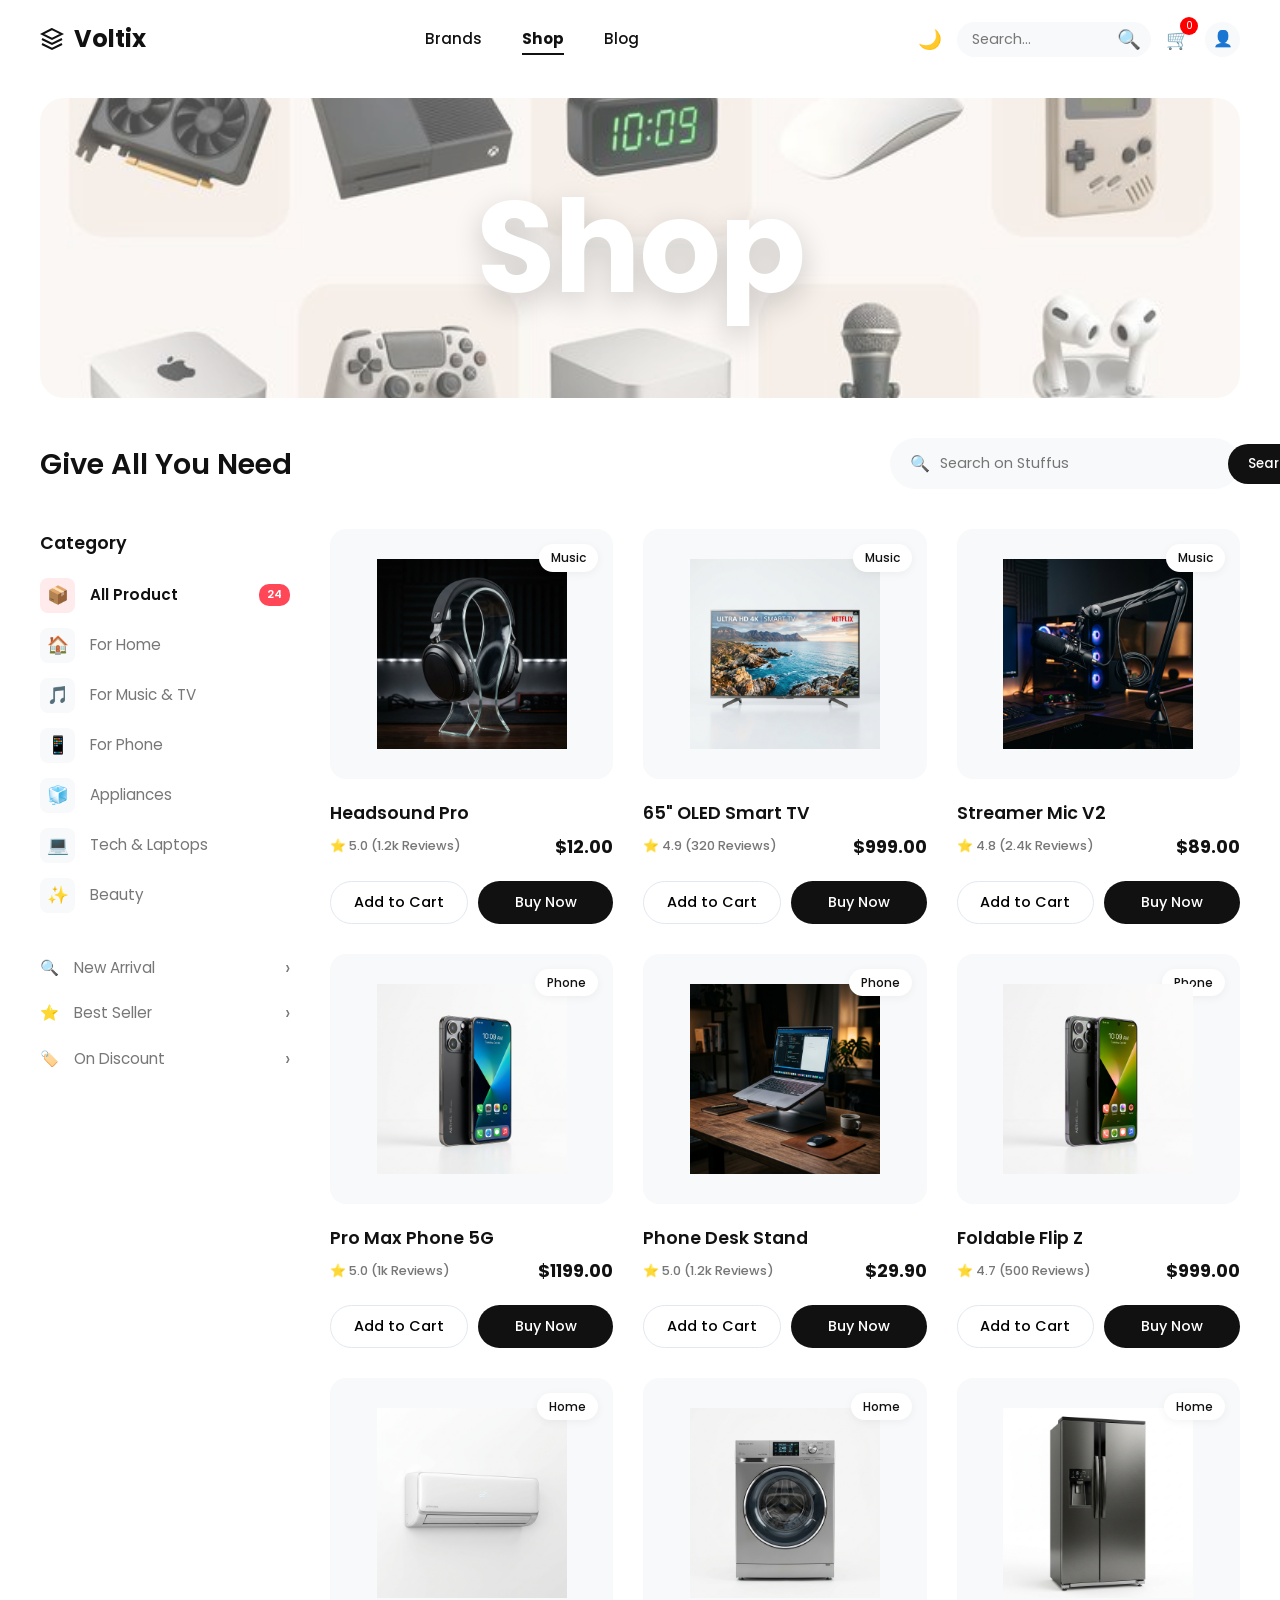
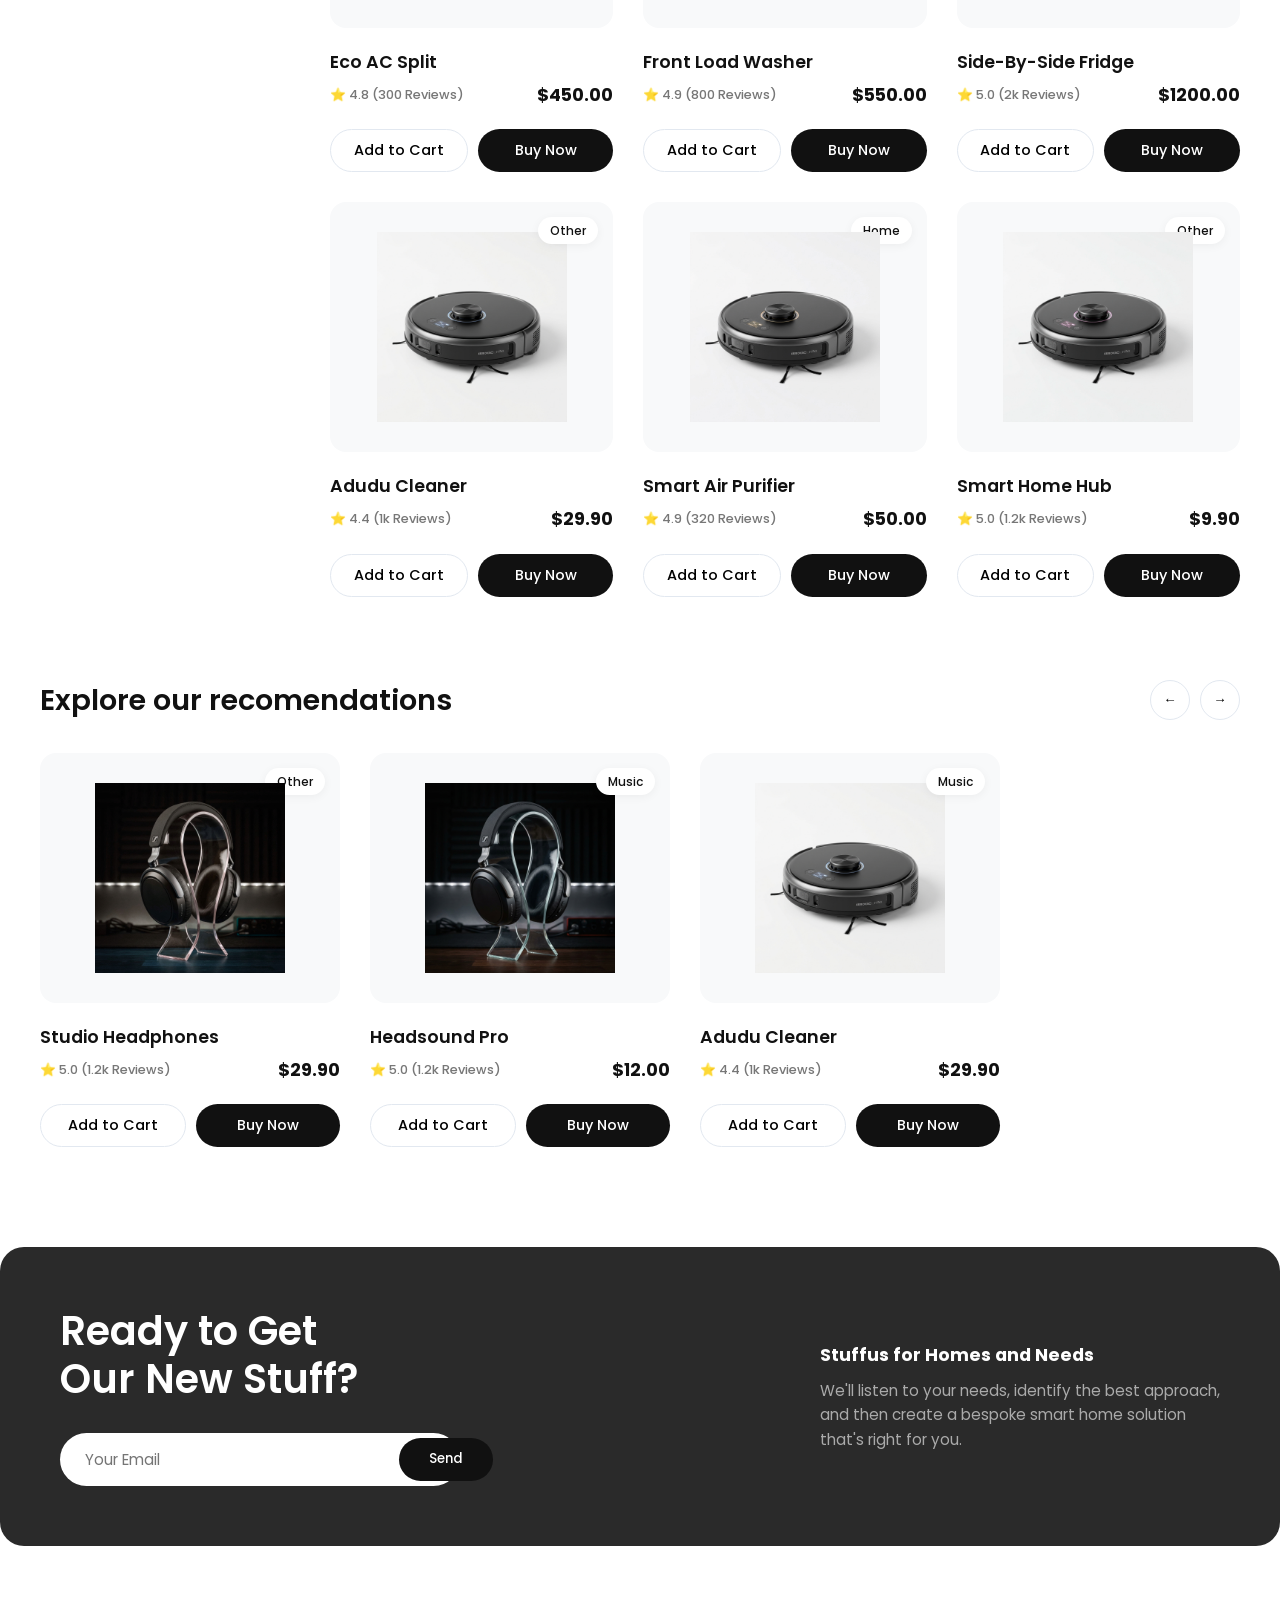
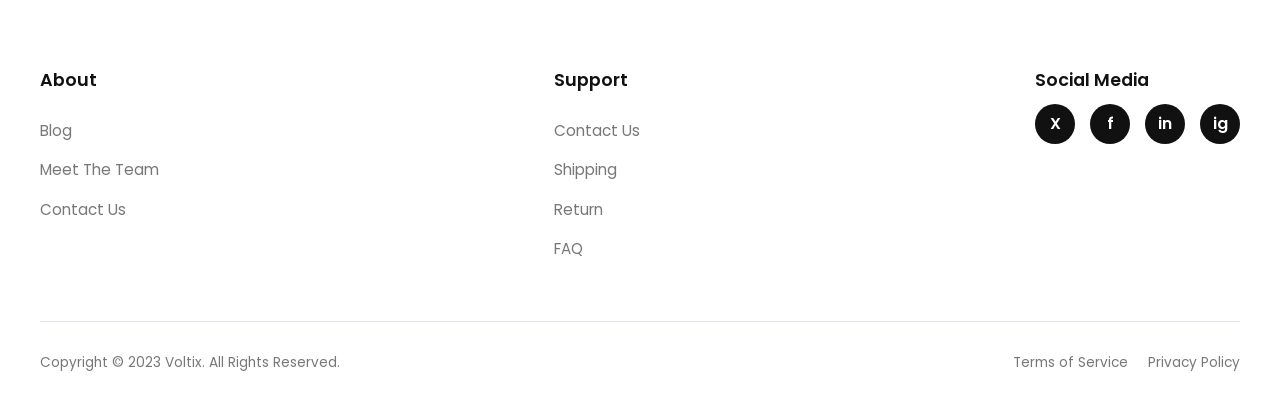
==== index.html @ 0709d426 "Update online shop with premium features" ====
<!DOCTYPE html>
<html lang="en">
<head>
  <meta charset="UTF-8">
  <meta name="viewport" content="width=device-width, initial-scale=1.0">
  <title>Voltix - Minimalist Shop</title>
  
  <link rel="preconnect" href="https://fonts.googleapis.com">
  <link rel="preconnect" href="https://fonts.gstatic.com" crossorigin>
  <link href="https://fonts.googleapis.com/css2?family=Poppins:wght@300;400;500;600;700&display=swap" rel="stylesheet">
  
  <link rel="stylesheet" href="assets/css/index.css">
</head>
<body>

  <!-- Header -->
  <header class="main-header">
    <div class="container header-inner">
      <div class="logo">
        <svg width="24" height="24" viewBox="0 0 24 24" fill="none" stroke="currentColor" stroke-width="2"><path d="M12 2L2 7l10 5 10-5-10-5zM2 17l10 5 10-5M2 12l10 5 10-5"/></svg>
        Voltix
      </div>
      
      <nav class="nav-links">
        <a href="#">Brands</a>
        <a href="#" class="active">Shop</a>
        <a href="#">Blog</a>
      </nav>

      <div class="nav-actions">
        <button class="icon-btn theme-toggle" id="themeToggle">🌙</button>
        <div class="search-container">
          <input type="text" id="searchInput" class="search-input" placeholder="Search...">
          <button class="icon-btn" id="searchBtn">🔍</button>
        </div>
        <button class="icon-btn cart-btn">
          🛒 <span class="cart-badge">0</span>
        </button>
        <div class="avatar">👤</div>
      </div>
    </div>
  </header>

  <!-- Hero Section -->
  <section class="hero-section container">
    <div class="hero-image-wrapper">
      <img src="assets/img/banner.jpg?v=3" alt="Hero Background" class="hero-bg">
      <h1 class="hero-title">Shop</h1>
    </div>
  </section>

  <!-- Search & Title Bar -->
  <div class="container title-bar">
    <h2>Give All You Need</h2>
    <div class="search-bar">
      <span class="search-icon">🔍</span>
      <input type="text" placeholder="Search on Stuffus">
      <button class="search-btn">Search</button>
    </div>
  </div>

  <!-- Main Layout -->
  <main class="container main-layout">
    
    <!-- Sidebar -->
    <aside class="sidebar">
      <div class="sidebar-group">
        <h3 class="sidebar-title">Category</h3>
        <ul class="cat-list">
          <li class="cat-item active" data-target="all">
            <span class="icon">📦</span> All Product <span class="count">24</span>
          </li>
          <li class="cat-item" data-target="home">
            <span class="icon">🏠</span> For Home
          </li>
          <li class="cat-item" data-target="tv-audio">
            <span class="icon">🎵</span> For Music & TV
          </li>
          <li class="cat-item" data-target="phones">
            <span class="icon">📱</span> For Phone
          </li>
          <li class="cat-item" data-target="appliances">
            <span class="icon">🧊</span> Appliances
          </li>
          <li class="cat-item" data-target="laptops">
            <span class="icon">💻</span> Tech & Laptops
          </li>
          <li class="cat-item" data-target="beauty">
            <span class="icon">✨</span> Beauty
          </li>
        </ul>
      </div>

      <div class="sidebar-group">
        <ul class="filter-list">
          <li><span class="icon">🔍</span> New Arrival <span class="arrow">›</span></li>
          <li><span class="icon">⭐</span> Best Seller <span class="arrow">›</span></li>
          <li><span class="icon">🏷️</span> On Discount <span class="arrow">›</span></li>
        </ul>
      </div>
    </aside>

    <!-- Product Grid -->
    <section class="products-grid">
      
      <!-- TV & AUDIO -->
      <article class="product-card" data-category="tv-audio">
        <div class="card-img-wrap">
          <span class="tag">Music</span>
          <img src="assets/img/headphones.png" alt="Headphones" class="p-img">
        </div>
        <div class="p-info">
          <h3 class="p-name">Headsound Pro</h3>
          <div class="p-meta">
            <span class="rating">⭐ 5.0 (1.2k Reviews)</span>
            <span class="price">$12.00</span>
          </div>
          <div class="p-actions">
            <button class="btn-add">Add to Cart</button>
            <button class="btn-buy">Buy Now</button>
          </div>
        </div>
      </article>

      <article class="product-card" data-category="tv-audio">
        <div class="card-img-wrap">
          <span class="tag">Music</span>
          <img src="assets/img/tv.png" alt="TV" class="p-img">
        </div>
        <div class="p-info">
          <h3 class="p-name">65" OLED Smart TV</h3>
          <div class="p-meta">
            <span class="rating">⭐ 4.9 (320 Reviews)</span>
            <span class="price">$999.00</span>
          </div>
          <div class="p-actions">
            <button class="btn-add">Add to Cart</button>
            <button class="btn-buy">Buy Now</button>
          </div>
        </div>
      </article>

      <article class="product-card" data-category="tv-audio">
        <div class="card-img-wrap">
          <span class="tag">Music</span>
          <img src="assets/img/mic.png" alt="Mic" class="p-img">
        </div>
        <div class="p-info">
          <h3 class="p-name">Streamer Mic V2</h3>
          <div class="p-meta">
            <span class="rating">⭐ 4.8 (2.4k Reviews)</span>
            <span class="price">$89.00</span>
          </div>
          <div class="p-actions">
            <button class="btn-add">Add to Cart</button>
            <button class="btn-buy">Buy Now</button>
          </div>
        </div>
      </article>

      <!-- PHONES -->
      <article class="product-card" data-category="phones">
        <div class="card-img-wrap">
          <span class="tag">Phone</span>
          <img src="assets/img/phone.png" alt="Phone" class="p-img">
        </div>
        <div class="p-info">
          <h3 class="p-name">Pro Max Phone 5G</h3>
          <div class="p-meta">
            <span class="rating">⭐ 5.0 (1k Reviews)</span>
            <span class="price">$1199.00</span>
          </div>
          <div class="p-actions">
            <button class="btn-add">Add to Cart</button>
            <button class="btn-buy">Buy Now</button>
          </div>
        </div>
      </article>

      <article class="product-card" data-category="phones">
        <div class="card-img-wrap">
          <span class="tag">Phone</span>
          <img src="assets/img/stand.png" alt="Phone Stand" class="p-img">
        </div>
        <div class="p-info">
          <h3 class="p-name">Phone Desk Stand</h3>
          <div class="p-meta">
            <span class="rating">⭐ 5.0 (1.2k Reviews)</span>
            <span class="price">$29.90</span>
          </div>
          <div class="p-actions">
            <button class="btn-add">Add to Cart</button>
            <button class="btn-buy">Buy Now</button>
          </div>
        </div>
      </article>
      
      <article class="product-card" data-category="phones">
        <div class="card-img-wrap">
          <span class="tag">Phone</span>
          <img src="assets/img/phone.png" alt="Phone" class="p-img" style="filter: hue-rotate(240deg);">
        </div>
        <div class="p-info">
          <h3 class="p-name">Foldable Flip Z</h3>
          <div class="p-meta">
            <span class="rating">⭐ 4.7 (500 Reviews)</span>
            <span class="price">$999.00</span>
          </div>
          <div class="p-actions">
            <button class="btn-add">Add to Cart</button>
            <button class="btn-buy">Buy Now</button>
          </div>
        </div>
      </article>

      <!-- APPLIANCES (AC, Washer, Fridge merged for simplicity in layout) -->
      <article class="product-card" data-category="appliances">
        <div class="card-img-wrap">
          <span class="tag">Home</span>
          <img src="assets/img/ac.png" alt="AC" class="p-img">
        </div>
        <div class="p-info">
          <h3 class="p-name">Eco AC Split</h3>
          <div class="p-meta">
            <span class="rating">⭐ 4.8 (300 Reviews)</span>
            <span class="price">$450.00</span>
          </div>
          <div class="p-actions">
            <button class="btn-add">Add to Cart</button>
            <button class="btn-buy">Buy Now</button>
          </div>
        </div>
      </article>

      <article class="product-card" data-category="appliances">
        <div class="card-img-wrap">
          <span class="tag">Home</span>
          <img src="assets/img/washer.png" alt="Washer" class="p-img">
        </div>
        <div class="p-info">
          <h3 class="p-name">Front Load Washer</h3>
          <div class="p-meta">
            <span class="rating">⭐ 4.9 (800 Reviews)</span>
            <span class="price">$550.00</span>
          </div>
          <div class="p-actions">
            <button class="btn-add">Add to Cart</button>
            <button class="btn-buy">Buy Now</button>
          </div>
        </div>
      </article>

      <article class="product-card" data-category="appliances">
        <div class="card-img-wrap">
          <span class="tag">Home</span>
          <img src="assets/img/fridge.png" alt="Fridge" class="p-img">
        </div>
        <div class="p-info">
          <h3 class="p-name">Side-By-Side Fridge</h3>
          <div class="p-meta">
            <span class="rating">⭐ 5.0 (2k Reviews)</span>
            <span class="price">$1200.00</span>
          </div>
          <div class="p-actions">
            <button class="btn-add">Add to Cart</button>
            <button class="btn-buy">Buy Now</button>
          </div>
        </div>
      </article>

      <!-- HOME -->
      <article class="product-card" data-category="home">
        <div class="card-img-wrap">
          <span class="tag">Other</span>
          <img src="assets/img/home.png" alt="Vacuum" class="p-img">
        </div>
        <div class="p-info">
          <h3 class="p-name">Adudu Cleaner</h3>
          <div class="p-meta">
            <span class="rating">⭐ 4.4 (1k Reviews)</span>
            <span class="price">$29.90</span>
          </div>
          <div class="p-actions">
            <button class="btn-add">Add to Cart</button>
            <button class="btn-buy">Buy Now</button>
          </div>
        </div>
      </article>

      <article class="product-card" data-category="home">
        <div class="card-img-wrap">
          <span class="tag">Home</span>
          <img src="assets/img/home.png" alt="Purifier" class="p-img" style="filter: hue-rotate(180deg);">
        </div>
        <div class="p-info">
          <h3 class="p-name">Smart Air Purifier</h3>
          <div class="p-meta">
            <span class="rating">⭐ 4.9 (320 Reviews)</span>
            <span class="price">$50.00</span>
          </div>
          <div class="p-actions">
            <button class="btn-add">Add to Cart</button>
            <button class="btn-buy">Buy Now</button>
          </div>
        </div>
      </article>

      <article class="product-card" data-category="home">
        <div class="card-img-wrap">
          <span class="tag">Other</span>
          <img src="assets/img/home.png" alt="Hub" class="p-img" style="filter: hue-rotate(90deg);">
        </div>
        <div class="p-info">
          <h3 class="p-name">Smart Home Hub</h3>
          <div class="p-meta">
            <span class="rating">⭐ 5.0 (1.2k Reviews)</span>
            <span class="price">$9.90</span>
          </div>
          <div class="p-actions">
            <button class="btn-add">Add to Cart</button>
            <button class="btn-buy">Buy Now</button>
          </div>
        </div>
      </article>

    </section>
  </main>

  <!-- Recommendations Section -->
  <section class="container recommendations">
    <div class="rec-header">
      <h2>Explore our recomendations</h2>
      <div class="rec-nav">
        <button class="arrow-btn">←</button>
        <button class="arrow-btn">→</button>
      </div>
    </div>
    <div class="rec-scroll">
      <article class="product-card">
        <div class="card-img-wrap">
          <span class="tag">Other</span>
          <img src="assets/img/headphones.png" alt="Headphones" class="p-img" style="filter: hue-rotate(180deg);">
        </div>
        <div class="p-info">
          <h3 class="p-name">Studio Headphones</h3>
          <div class="p-meta">
            <span class="rating">⭐ 5.0 (1.2k Reviews)</span>
            <span class="price">$29.90</span>
          </div>
          <div class="p-actions">
            <button class="btn-add">Add to Cart</button>
            <button class="btn-buy">Buy Now</button>
          </div>
        </div>
      </article>
      <article class="product-card">
        <div class="card-img-wrap">
          <span class="tag">Music</span>
          <img src="assets/img/headphones.png" alt="Headphones" class="p-img">
        </div>
        <div class="p-info">
          <h3 class="p-name">Headsound Pro</h3>
          <div class="p-meta">
            <span class="rating">⭐ 5.0 (1.2k Reviews)</span>
            <span class="price">$12.00</span>
          </div>
          <div class="p-actions">
            <button class="btn-add">Add to Cart</button>
            <button class="btn-buy">Buy Now</button>
          </div>
        </div>
      </article>
      <article class="product-card">
        <div class="card-img-wrap">
          <span class="tag">Music</span>
          <img src="assets/img/home.png" alt="Cleaner" class="p-img">
        </div>
        <div class="p-info">
          <h3 class="p-name">Adudu Cleaner</h3>
          <div class="p-meta">
            <span class="rating">⭐ 4.4 (1k Reviews)</span>
            <span class="price">$29.90</span>
          </div>
          <div class="p-actions">
            <button class="btn-add">Add to Cart</button>
            <button class="btn-buy">Buy Now</button>
          </div>
        </div>
      </article>
    </div>
  </section>

  <!-- Newsletter Banner -->
  <section class="container newsletter">
    <div class="news-content">
      <h2>Ready to Get<br>Our New Stuff?</h2>
      <div class="email-input">
        <input type="email" placeholder="Your Email">
        <button class="btn-send">Send</button>
      </div>
    </div>
    <div class="news-text">
      <p><strong>Stuffus for Homes and Needs</strong></p>
      <p>We'll listen to your needs, identify the best approach, and then create a bespoke smart home solution that's right for you.</p>
    </div>
  </section>

  <!-- Footer -->
  <footer class="main-footer container">
    <div class="footer-top">
      <div class="footer-col">
        <h4>About</h4>
        <a href="#">Blog</a>
        <a href="#">Meet The Team</a>
        <a href="#">Contact Us</a>
      </div>
      <div class="footer-col">
        <h4>Support</h4>
        <a href="#">Contact Us</a>
        <a href="#">Shipping</a>
        <a href="#">Return</a>
        <a href="#">FAQ</a>
      </div>
      <div class="footer-social">
        <h4>Social Media</h4>
        <div class="social-icons">
          <div class="icon-circle">X</div>
          <div class="icon-circle">f</div>
          <div class="icon-circle">in</div>
          <div class="icon-circle">ig</div>
        </div>
      </div>
    </div>
    <div class="footer-bottom">
      <p>Copyright © 2023 Voltix. All Rights Reserved.</p>
      <div class="footer-links">
        <a href="#">Terms of Service</a>
        <a href="#">Privacy Policy</a>
      </div>
    </div>
  </footer>

  <!-- Cart Modal -->
  <div class="cart-modal-overlay" id="cartModal">
    <div class="cart-modal">
      <div class="cart-modal-header">
        <h2>Shopping Cart</h2>
        <button class="close-modal-btn" id="closeCartBtn">×</button>
      </div>
      <div class="cart-modal-body" id="cartItemsList">
        <!-- Cart items -->
      </div>
      <div class="cart-modal-footer">
        <div class="cart-total">Total: <span id="cartTotalAmount">$0.00</span></div>
        <button class="btn-buy checkout-btn" id="checkoutBtn" style="width: 100%; margin-top: 15px;">Checkout</button>
      </div>
    </div>
  </div>
  <!-- Checkout Modal -->
  <div class="cart-modal-overlay" id="checkoutModal">
    <div class="cart-modal">
      <div class="cart-modal-header">
        <h2>Checkout</h2>
        <button class="close-modal-btn" id="closeCheckoutBtn">×</button>
      </div>
      <div class="cart-modal-body checkout-body">
        <h3>Payment Method</h3>
        <div class="payment-methods">
          <label class="payment-option">
            <input type="radio" name="payment" value="Credit Card" checked> Credit Card
          </label>
          <label class="payment-option">
            <input type="radio" name="payment" value="Bank Transfer"> Bank Transfer
          </label>
          <label class="payment-option">
            <input type="radio" name="payment" value="E-Wallet"> E-Wallet / QRIS
          </label>
        </div>
        <div class="checkout-summary">
          <p>Subtotal: <span id="checkoutSubtotal">$0.00</span></p>
          <p>Shipping: <span>Free</span></p>
          <hr>
          <h4>Total: <span id="checkoutTotal">$0.00</span></h4>
        </div>
      </div>
      <div class="cart-modal-footer">
        <button class="btn-buy checkout-btn" id="confirmPaymentBtn" style="width: 100%;">Confirm Payment</button>
      </div>
    </div>
  </div>

  <script src="assets/js/script.js"></script>
</body>
</html>
---- assets/css/index.css ----
:root {
  --bg-body: #ffffff;
  --bg-card: #f8f9fa;
  --text-dark: #111111;
  --text-light: #777777;
  --primary: #111111;
  --white: #ffffff;
  --border: #e2e8f0;
  
  --radius-sm: 8px;
  --radius-md: 16px;
  --radius-lg: 24px;
}

[data-theme="dark"] {
  --bg-body: #121212;
  --bg-card: #1e1e1e;
  --text-dark: #f5f5f5;
  --text-light: #a0a0a0;
  --primary: #ffffff;
  --white: #121212;
  --border: #333333;
}

* {
  margin: 0;
  padding: 0;
  box-sizing: border-box;
  font-family: 'Poppins', sans-serif;
}

body {
  background-color: var(--bg-body);
  color: var(--text-dark);
  line-height: 1.6;
  overflow-x: hidden;
}

a {
  text-decoration: none;
  color: inherit;
}

ul {
  list-style: none;
}

button {
  border: none;
  background: none;
  cursor: pointer;
  font-family: inherit;
}

.container {
  max-width: 1300px;
  margin: 0 auto;
  padding: 0 40px;
}

/* Header */
.main-header {
  padding: 20px 0;
  background: var(--white);
}

.header-inner {
  display: flex;
  align-items: center;
  justify-content: space-between;
}

.logo {
  font-weight: 700;
  font-size: 1.5rem;
  display: flex;
  align-items: center;
  gap: 10px;
}

.nav-links {
  display: flex;
  gap: 40px;
  font-weight: 500;
  font-size: 0.95rem;
}

.nav-links a.active {
  font-weight: 700;
  position: relative;
}

.nav-links a.active::after {
  content: '';
  position: absolute;
  bottom: -4px;
  left: 0;
  width: 100%;
  height: 2px;
  background: var(--primary);
}

.nav-actions {
  display: flex;
  align-items: center;
  gap: 15px;
}

.icon-btn {
  font-size: 1.2rem;
  position: relative;
}

.cart-badge {
  position: absolute;
  top: -8px;
  right: -8px;
  background: red;
  color: white;
  border-radius: 50%;
  width: 18px;
  height: 18px;
  font-size: 0.65rem;
  display: flex;
  align-items: center;
  justify-content: center;
}

.avatar {
  background: var(--bg-card);
  border-radius: 50%;
  width: 35px;
  height: 35px;
  display: flex;
  align-items: center;
  justify-content: center;
}

.search-container {
  display: flex;
  align-items: center;
  background: var(--bg-card);
  border-radius: 20px;
  padding: 2px 10px;
}

.search-input {
  border: none;
  background: transparent;
  outline: none;
  color: var(--text-dark);
  font-size: 0.9rem;
  padding: 5px;
  width: 150px;
}

.search-input::placeholder {
  color: var(--text-light);
}

/* Hero Section */
.hero-section {
  margin-top: 20px;
  margin-bottom: 40px;
}

.hero-image-wrapper {
  position: relative;
  width: 100%;
  height: 300px;
  border-radius: var(--radius-lg);
  overflow: hidden;
  display: flex;
  align-items: center;
  justify-content: center;
}

.hero-bg {
  position: absolute;
  width: 100%;
  height: 100%;
  object-fit: cover;
  opacity: 0.7;
}

.hero-title {
  position: relative;
  font-size: 8rem;
  font-weight: 700;
  color: var(--white);
  z-index: 10;
  text-shadow: 0 10px 30px rgba(0,0,0,0.2);
  letter-spacing: -2px;
}

/* Title & Search Bar */
.title-bar {
  display: flex;
  justify-content: space-between;
  align-items: center;
  margin-bottom: 40px;
}

.title-bar h2 {
  font-size: 1.8rem;
  font-weight: 600;
}

.search-bar {
  display: flex;
  align-items: center;
  background: var(--bg-card);
  border-radius: 50px;
  padding: 5px 5px 5px 20px;
  width: 350px;
}

.search-bar input {
  border: none;
  background: none;
  outline: none;
  flex-grow: 1;
  padding: 10px;
  font-size: 0.9rem;
}

.search-btn {
  background: var(--primary);
  color: var(--white);
  padding: 10px 20px;
  border-radius: 50px;
  font-weight: 500;
}

/* Main Layout */
.main-layout {
  display: grid;
  grid-template-columns: 250px 1fr;
  gap: 40px;
  margin-bottom: 80px;
}

/* Sidebar */
.sidebar-group {
  margin-bottom: 40px;
}

.sidebar-title {
  font-size: 1.1rem;
  font-weight: 600;
  margin-bottom: 20px;
}

.cat-list {
  display: flex;
  flex-direction: column;
  gap: 15px;
}

.cat-item {
  display: flex;
  align-items: center;
  gap: 15px;
  font-size: 0.95rem;
  color: var(--text-light);
  cursor: pointer;
  transition: color 0.2s;
}

.cat-item.active, .cat-item:hover {
  color: var(--primary);
  font-weight: 600;
}

.cat-item.active .icon {
  background: #ffeaec;
  color: #ff4757;
}

.cat-item .icon {
  width: 35px;
  height: 35px;
  background: var(--bg-card);
  display: flex;
  align-items: center;
  justify-content: center;
  border-radius: var(--radius-sm);
  font-size: 1.1rem;
}

.cat-item .count {
  margin-left: auto;
  background: #ff4757;
  color: white;
  font-size: 0.7rem;
  padding: 2px 8px;
  border-radius: 10px;
  font-weight: 600;
}

.filter-list {
  display: flex;
  flex-direction: column;
  gap: 15px;
}

.filter-list li {
  display: flex;
  align-items: center;
  gap: 15px;
  font-size: 0.95rem;
  color: var(--text-light);
  cursor: pointer;
}

.filter-list li:hover {
  color: var(--primary);
}

.filter-list .arrow {
  margin-left: auto;
  font-size: 1.2rem;
}

/* Product Grid */
.products-grid {
  display: grid;
  grid-template-columns: repeat(3, 1fr);
  gap: 30px;
}

.product-card {
  display: flex;
  flex-direction: column;
  opacity: 0;
  transform: translateY(30px);
  transition: opacity 0.6s ease-out, transform 0.6s ease-out;
}

.product-card.show {
  opacity: 1;
  transform: translateY(0);
}

.card-img-wrap {
  background: var(--bg-card);
  border-radius: var(--radius-md);
  padding: 30px;
  height: 250px;
  position: relative;
  display: flex;
  align-items: center;
  justify-content: center;
  margin-bottom: 20px;
  transition: transform 0.3s;
}

.card-img-wrap:hover {
  transform: translateY(-5px);
}

.card-img-wrap .tag {
  position: absolute;
  top: 15px;
  right: 15px;
  background: var(--white);
  padding: 4px 12px;
  border-radius: 20px;
  font-size: 0.75rem;
  font-weight: 500;
  box-shadow: 0 2px 10px rgba(0,0,0,0.05);
}

.p-img {
  max-width: 100%;
  max-height: 100%;
  object-fit: contain;
}

.p-info {
  display: flex;
  flex-direction: column;
  flex-grow: 1;
}

.p-name {
  font-size: 1.1rem;
  font-weight: 600;
  margin-bottom: 5px;
}

.p-meta {
  display: flex;
  justify-content: space-between;
  align-items: center;
  margin-bottom: 20px;
}

.rating {
  font-size: 0.8rem;
  color: var(--text-light);
  font-weight: 500;
}

.price {
  font-size: 1.1rem;
  font-weight: 700;
}

.p-actions {
  display: flex;
  gap: 10px;
  margin-top: auto;
}

.btn-add {
  flex: 1;
  padding: 10px;
  background: var(--white);
  border: 1px solid var(--border);
  border-radius: 50px;
  font-weight: 500;
  font-size: 0.9rem;
  transition: all 0.2s;
}

.btn-add:hover {
  border-color: var(--primary);
}

.btn-buy {
  flex: 1;
  padding: 10px;
  background: var(--primary);
  color: var(--white);
  border-radius: 50px;
  font-weight: 500;
  font-size: 0.9rem;
  transition: opacity 0.2s;
}

.btn-buy:hover {
  opacity: 0.9;
}

.product-card.hidden {
  display: none !important;
}

/* Recommendations */
.recommendations {
  margin-bottom: 80px;
}

.rec-header {
  display: flex;
  justify-content: space-between;
  align-items: center;
  margin-bottom: 30px;
}

.rec-header h2 {
  font-size: 1.8rem;
  font-weight: 600;
}

.rec-nav {
  display: flex;
  gap: 10px;
}

.arrow-btn {
  width: 40px;
  height: 40px;
  border-radius: 50%;
  border: 1px solid var(--border);
  display: flex;
  align-items: center;
  justify-content: center;
  transition: all 0.2s;
}

.arrow-btn:hover {
  border-color: var(--primary);
}

.rec-scroll {
  display: flex;
  gap: 30px;
  overflow-x: auto;
  padding-bottom: 20px;
}

.rec-scroll .product-card {
  min-width: 300px;
}

.rec-scroll::-webkit-scrollbar {
  height: 6px;
}

.rec-scroll::-webkit-scrollbar-thumb {
  background: var(--border);
  border-radius: 10px;
}

/* Newsletter */
.newsletter {
  background: #2a2a2a;
  border-radius: var(--radius-lg);
  padding: 60px;
  display: flex;
  justify-content: space-between;
  align-items: center;
  color: var(--white);
  margin-bottom: 80px;
}

.news-content h2 {
  font-size: 2.5rem;
  font-weight: 600;
  margin-bottom: 30px;
  line-height: 1.2;
}

.email-input {
  display: flex;
  background: var(--white);
  border-radius: 50px;
  padding: 5px;
  width: 400px;
}

.email-input input {
  border: none;
  outline: none;
  padding: 10px 20px;
  flex-grow: 1;
  border-radius: 50px;
  font-size: 0.95rem;
}

.btn-send {
  background: var(--primary);
  color: var(--white);
  padding: 10px 30px;
  border-radius: 50px;
  font-weight: 500;
}

.news-text {
  max-width: 400px;
  color: #aaaaaa;
  font-size: 0.95rem;
}

.news-text strong {
  color: var(--white);
  display: block;
  margin-bottom: 10px;
  font-size: 1.1rem;
}

/* Footer */
.main-footer {
  padding-top: 40px;
  padding-bottom: 40px;
}

.footer-top {
  display: flex;
  justify-content: space-between;
  margin-bottom: 60px;
}

.footer-col {
  display: flex;
  flex-direction: column;
  gap: 15px;
}

.footer-col h4, .footer-social h4 {
  font-size: 1.1rem;
  font-weight: 600;
  margin-bottom: 10px;
}

.footer-col a {
  color: var(--text-light);
  font-size: 0.95rem;
  transition: color 0.2s;
}

.footer-col a:hover {
  color: var(--primary);
}

.social-icons {
  display: flex;
  gap: 15px;
}

.icon-circle {
  width: 40px;
  height: 40px;
  background: var(--primary);
  color: var(--white);
  border-radius: 50%;
  display: flex;
  align-items: center;
  justify-content: center;
  font-weight: 600;
  cursor: pointer;
}

.footer-bottom {
  display: flex;
  justify-content: space-between;
  align-items: center;
  padding-top: 30px;
  border-top: 1px solid var(--border);
  color: var(--text-light);
  font-size: 0.85rem;
}

.footer-links {
  display: flex;
  gap: 20px;
}

.footer-links a:hover {
  color: var(--primary);
}

/* Modal Styling */
.cart-modal-overlay {
  position: fixed;
  top: 0; left: 0; width: 100vw; height: 100vh;
  background: rgba(0, 0, 0, 0.4);
  display: flex; align-items: center; justify-content: center;
  z-index: 2000; opacity: 0; pointer-events: none;
  backdrop-filter: blur(5px);
  transition: opacity 0.3s;
}

.cart-modal-overlay.active { opacity: 1; pointer-events: all; }

.cart-modal {
  background: var(--white);
  width: 90%; max-width: 500px;
  border-radius: var(--radius-md);
  display: flex; flex-direction: column; max-height: 80vh;
  box-shadow: 0 20px 50px rgba(0,0,0,0.1);
  overflow: hidden;
}

.cart-modal-header { 
  padding: 20px; display: flex; justify-content: space-between; align-items: center;
  border-bottom: 1px solid var(--border);
}

.cart-modal-header h2 { font-size: 1.2rem; font-weight: 600; }

.close-modal-btn {
  font-size: 1.5rem;
  color: var(--text-light);
}

.cart-modal-body { padding: 20px; overflow-y: auto; flex-grow: 1; }
.cart-item { display: flex; justify-content: space-between; align-items: center; padding: 15px 0; border-bottom: 1px solid var(--border); }
.cart-item h4 { font-size: 1rem; font-weight: 500; }
.cart-item p { color: var(--text-light); font-size: 0.9rem; }
.remove-item-btn { color: #ff4757; font-size: 1.5rem; }

.cart-modal-footer { padding: 20px; border-top: 1px solid var(--border); background: var(--bg-card); }
.cart-total { font-weight: 600; font-size: 1.2rem; display: flex; justify-content: space-between; }

/* Checkout Styles */
.checkout-body h3 { font-size: 1.1rem; margin-bottom: 15px; }
.payment-methods { display: flex; flex-direction: column; gap: 10px; margin-bottom: 25px; }
.payment-option { display: flex; align-items: center; gap: 10px; padding: 15px; border: 1px solid var(--border); border-radius: 8px; cursor: pointer; transition: all 0.2s; }
.payment-option:hover { border-color: var(--primary); }
.checkout-summary p { display: flex; justify-content: space-between; margin-bottom: 8px; color: var(--text-light); }
.checkout-summary hr { border: none; border-top: 1px solid var(--border); margin: 15px 0; }
.checkout-summary h4 { display: flex; justify-content: space-between; font-size: 1.2rem; font-weight: 600; }
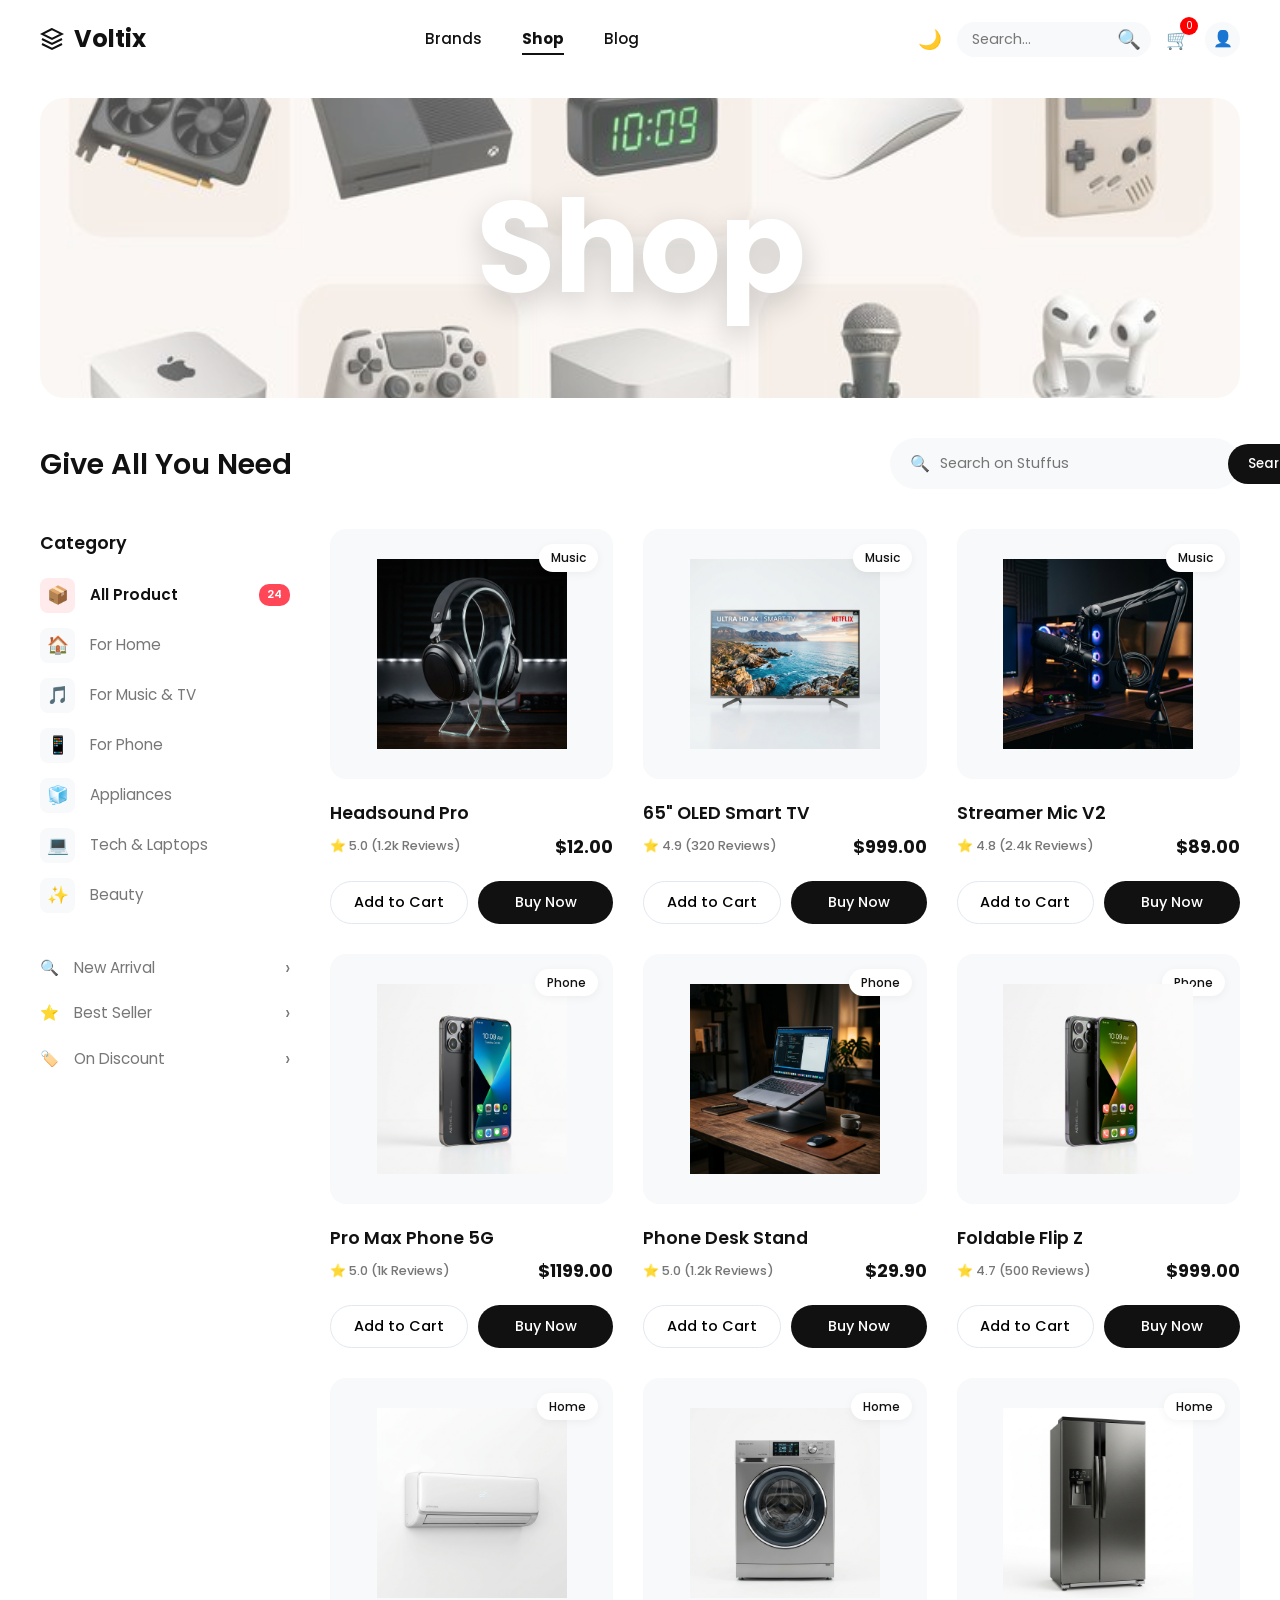
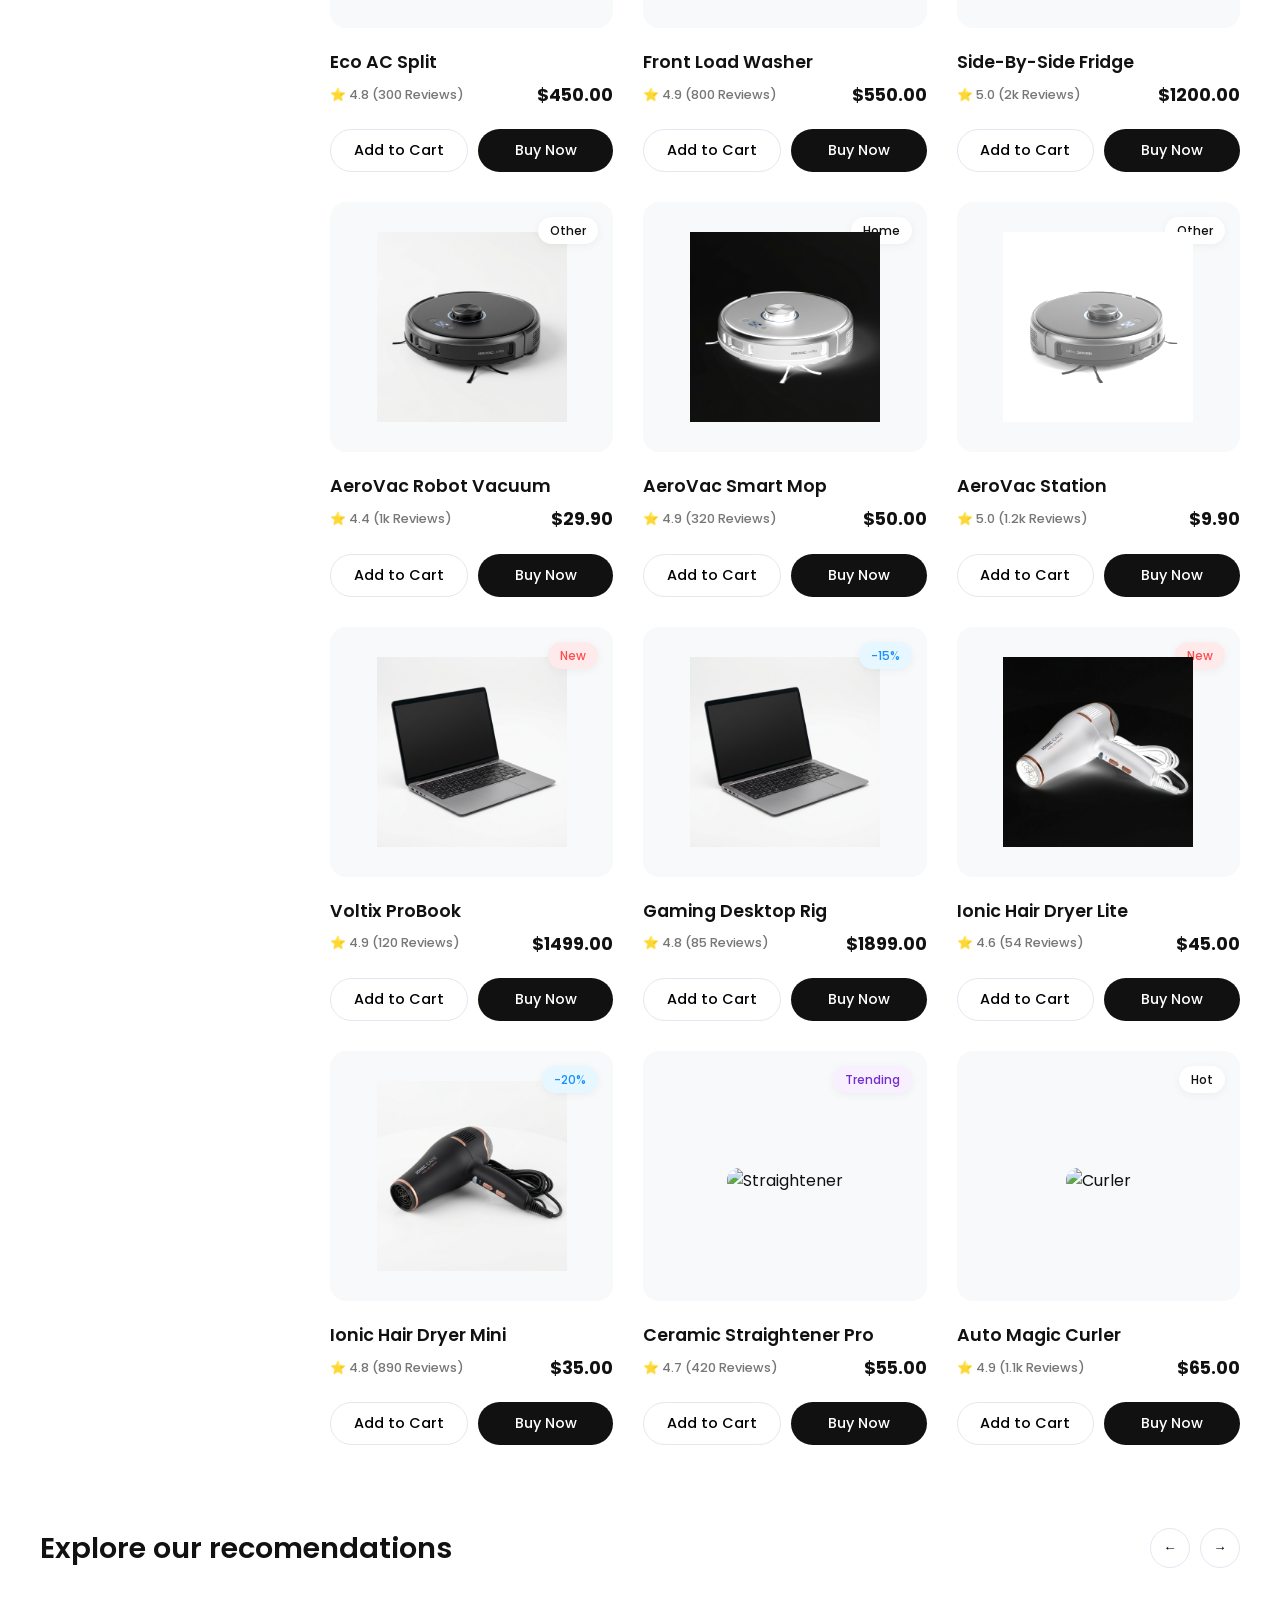
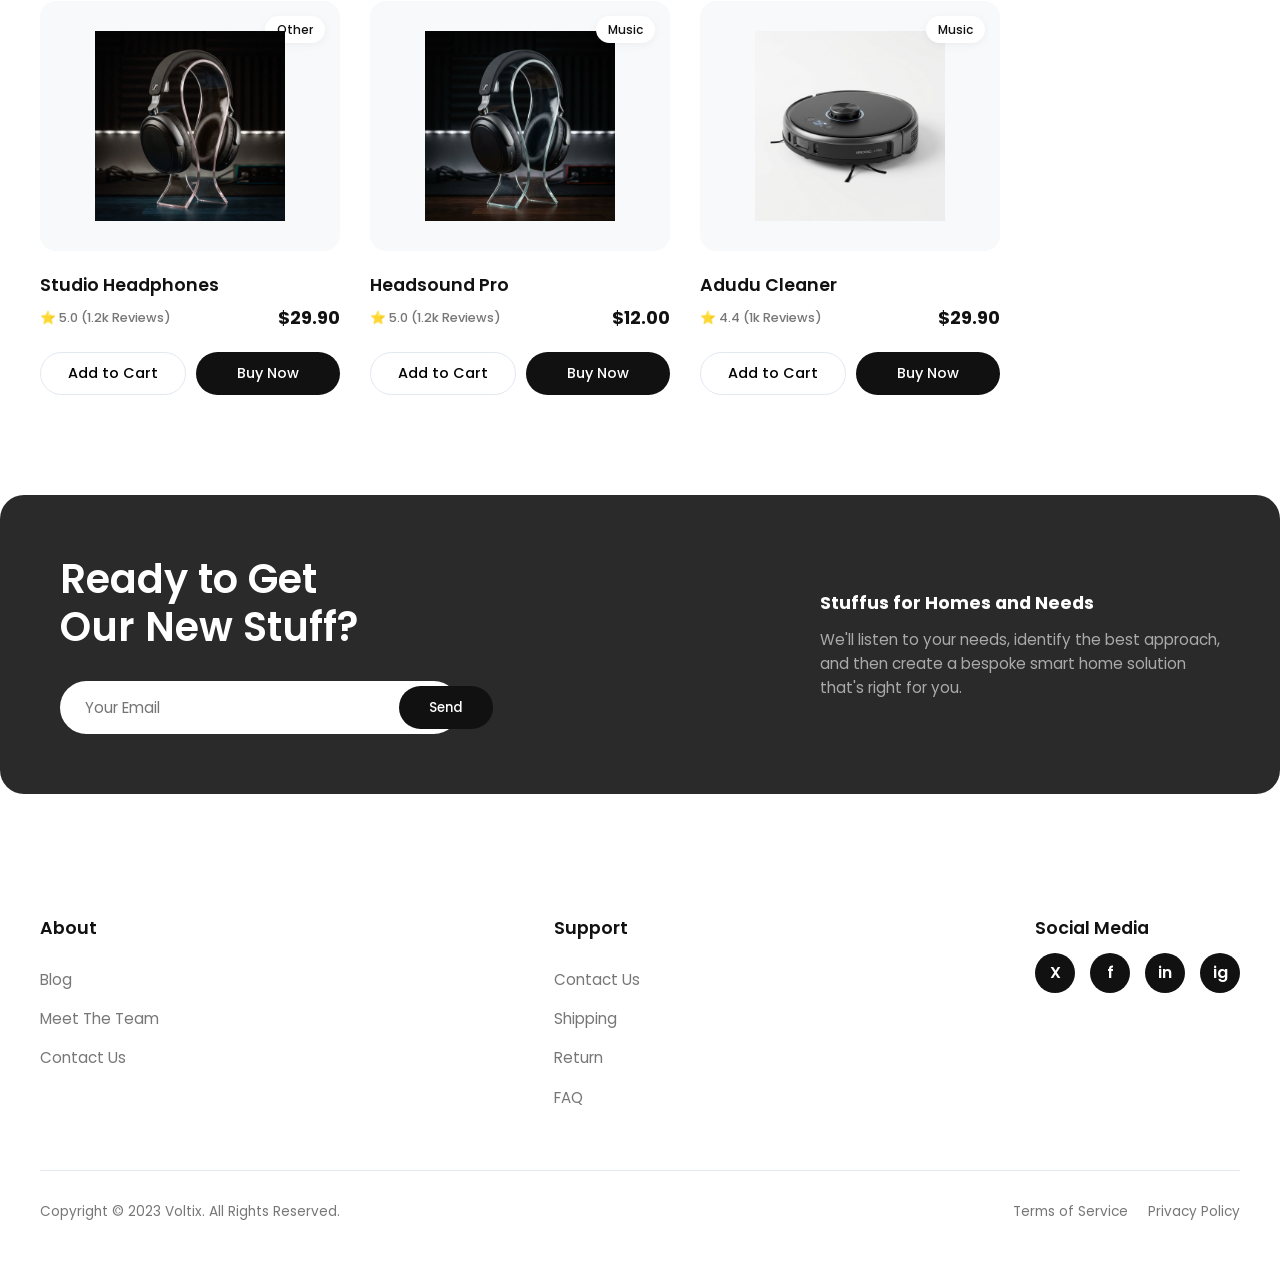
==== commit d9ea7e16: "push" ====
--- a/index.html
+++ b/index.html
@@ -9,7 +9,7 @@
   <link rel="preconnect" href="https://fonts.gstatic.com" crossorigin>
   <link href="https://fonts.googleapis.com/css2?family=Poppins:wght@300;400;500;600;700&display=swap" rel="stylesheet">
   
-  <link rel="stylesheet" href="assets/css/index.css">
+  <link rel="stylesheet" href="assets/css/index.css?v=5">
 </head>
 <body>
 
@@ -93,9 +93,9 @@
 
       <div class="sidebar-group">
         <ul class="filter-list">
-          <li><span class="icon">🔍</span> New Arrival <span class="arrow">›</span></li>
-          <li><span class="icon">⭐</span> Best Seller <span class="arrow">›</span></li>
-          <li><span class="icon">🏷️</span> On Discount <span class="arrow">›</span></li>
+          <li class="filter-item" data-filter="new-arrival"><span class="icon">🔍</span> New Arrival <span class="arrow">›</span></li>
+          <li class="filter-item" data-filter="best-seller"><span class="icon">⭐</span> Best Seller <span class="arrow">›</span></li>
+          <li class="filter-item" data-filter="discount"><span class="icon">🏷️</span> On Discount <span class="arrow">›</span></li>
         </ul>
       </div>
     </aside>
@@ -104,7 +104,7 @@
     <section class="products-grid">
       
       <!-- TV & AUDIO -->
-      <article class="product-card" data-category="tv-audio">
+      <article class="product-card" data-category="tv-audio" data-label="best-seller">
         <div class="card-img-wrap">
           <span class="tag">Music</span>
           <img src="assets/img/headphones.png" alt="Headphones" class="p-img">
@@ -275,7 +275,7 @@
           <img src="assets/img/home.png" alt="Vacuum" class="p-img">
         </div>
         <div class="p-info">
-          <h3 class="p-name">Adudu Cleaner</h3>
+          <h3 class="p-name">AeroVac Robot Vacuum</h3>
           <div class="p-meta">
             <span class="rating">⭐ 4.4 (1k Reviews)</span>
             <span class="price">$29.90</span>
@@ -290,10 +290,10 @@
       <article class="product-card" data-category="home">
         <div class="card-img-wrap">
           <span class="tag">Home</span>
-          <img src="assets/img/home.png" alt="Purifier" class="p-img" style="filter: hue-rotate(180deg);">
-        </div>
-        <div class="p-info">
-          <h3 class="p-name">Smart Air Purifier</h3>
+          <img src="assets/img/home.png" alt="Purifier" class="p-img" style="filter: invert(1) hue-rotate(180deg) brightness(1.1);">
+        </div>
+        <div class="p-info">
+          <h3 class="p-name">AeroVac Smart Mop</h3>
           <div class="p-meta">
             <span class="rating">⭐ 4.9 (320 Reviews)</span>
             <span class="price">$50.00</span>
@@ -308,10 +308,10 @@
       <article class="product-card" data-category="home">
         <div class="card-img-wrap">
           <span class="tag">Other</span>
-          <img src="assets/img/home.png" alt="Hub" class="p-img" style="filter: hue-rotate(90deg);">
-        </div>
-        <div class="p-info">
-          <h3 class="p-name">Smart Home Hub</h3>
+          <img src="assets/img/home.png" alt="Hub" class="p-img" style="transform: scaleX(-1); filter: contrast(0.6) brightness(1.6);">
+        </div>
+        <div class="p-info">
+          <h3 class="p-name">AeroVac Station</h3>
           <div class="p-meta">
             <span class="rating">⭐ 5.0 (1.2k Reviews)</span>
             <span class="price">$9.90</span>
@@ -323,6 +323,116 @@
         </div>
       </article>
 
+      <!-- TECH & LAPTOPS -->
+      <article class="product-card" data-category="laptops" data-label="new-arrival">
+        <div class="card-img-wrap">
+          <span class="tag" style="background:#ffeaeb; color:#ff4d4f;">New</span>
+          <img src="assets/img/laptop.png" alt="Laptop" class="p-img">
+        </div>
+        <div class="p-info">
+          <h3 class="p-name">Voltix ProBook</h3>
+          <div class="p-meta">
+            <span class="rating">⭐ 4.9 (120 Reviews)</span>
+            <span class="price">$1499.00</span>
+          </div>
+          <div class="p-actions">
+            <button class="btn-add">Add to Cart</button>
+            <button class="btn-buy">Buy Now</button>
+          </div>
+        </div>
+      </article>
+      
+      <article class="product-card" data-category="laptops" data-label="discount">
+        <div class="card-img-wrap">
+          <span class="tag" style="background:#e6f7ff; color:#1890ff;">-15%</span>
+          <img src="assets/img/laptop.png" alt="Desktop Setup" class="p-img">
+        </div>
+        <div class="p-info">
+          <h3 class="p-name">Gaming Desktop Rig</h3>
+          <div class="p-meta">
+            <span class="rating">⭐ 4.8 (85 Reviews)</span>
+            <span class="price">$1899.00</span>
+          </div>
+          <div class="p-actions">
+            <button class="btn-add">Add to Cart</button>
+            <button class="btn-buy">Buy Now</button>
+          </div>
+        </div>
+      </article>
+
+      <!-- BEAUTY -->
+      <article class="product-card" data-category="beauty" data-label="new-arrival">
+        <div class="card-img-wrap">
+          <span class="tag" style="background:#ffeaeb; color:#ff4d4f;">New</span>
+          <img src="assets/img/beauty.png" alt="Trimmer" class="p-img" style="filter: invert(1) hue-rotate(180deg) brightness(1.05);">
+        </div>
+        <div class="p-info">
+          <h3 class="p-name">Ionic Hair Dryer Lite</h3>
+          <div class="p-meta">
+            <span class="rating">⭐ 4.6 (54 Reviews)</span>
+            <span class="price">$45.00</span>
+          </div>
+          <div class="p-actions">
+            <button class="btn-add">Add to Cart</button>
+            <button class="btn-buy">Buy Now</button>
+          </div>
+        </div>
+      </article>
+      
+      <article class="product-card" data-category="beauty" data-label="discount">
+        <div class="card-img-wrap">
+          <span class="tag" style="background:#e6f7ff; color:#1890ff;">-20%</span>
+          <img src="assets/img/beauty.png" alt="Hair Dryer Mini" class="p-img" style="filter: sepia(1) hue-rotate(300deg) saturate(3) brightness(1.2) scale(0.9);">
+        </div>
+        <div class="p-info">
+          <h3 class="p-name">Ionic Hair Dryer Mini</h3>
+          <div class="p-meta">
+            <span class="rating">⭐ 4.8 (890 Reviews)</span>
+            <span class="price">$35.00</span>
+          </div>
+          <div class="p-actions">
+            <button class="btn-add">Add to Cart</button>
+            <button class="btn-buy">Buy Now</button>
+          </div>
+        </div>
+      </article>
+
+      <!-- MORE BEAUTY -->
+      <article class="product-card" data-category="beauty" data-label="new-arrival">
+        <div class="card-img-wrap">
+          <span class="tag" style="background:#f9f0ff; color:#722ed1;">Trending</span>
+          <img src="https://placehold.co/400x400/f3f4f6/6b7280?text=Hair+Straightener" alt="Straightener" class="p-img" style="border-radius: 12px; margin-top: 10px;">
+        </div>
+        <div class="p-info">
+          <h3 class="p-name">Ceramic Straightener Pro</h3>
+          <div class="p-meta">
+            <span class="rating">⭐ 4.7 (420 Reviews)</span>
+            <span class="price">$55.00</span>
+          </div>
+          <div class="p-actions">
+            <button class="btn-add">Add to Cart</button>
+            <button class="btn-buy">Buy Now</button>
+          </div>
+        </div>
+      </article>
+
+      <article class="product-card" data-category="beauty">
+        <div class="card-img-wrap">
+          <span class="tag">Hot</span>
+          <img src="https://placehold.co/400x400/f3f4f6/6b7280?text=Hair+Curler" alt="Curler" class="p-img" style="border-radius: 12px; margin-top: 10px;">
+        </div>
+        <div class="p-info">
+          <h3 class="p-name">Auto Magic Curler</h3>
+          <div class="p-meta">
+            <span class="rating">⭐ 4.9 (1.1k Reviews)</span>
+            <span class="price">$65.00</span>
+          </div>
+          <div class="p-actions">
+            <button class="btn-add">Add to Cart</button>
+            <button class="btn-buy">Buy Now</button>
+          </div>
+        </div>
+      </article>
     </section>
   </main>
 
@@ -489,6 +599,6 @@
     </div>
   </div>
 
-  <script src="assets/js/script.js"></script>
+  <script src="assets/js/script.js?v=4"></script>
 </body>
 </html>
--- a/assets/css/index.css
+++ b/assets/css/index.css
@@ -267,7 +267,8 @@
   transition: color 0.2s;
 }
 
-.cat-item.active, .cat-item:hover {
+.cat-item.active, .cat-item:hover,
+.filter-item.active, .filter-list li:hover {
   color: var(--primary);
   font-weight: 600;
 }
@@ -311,6 +312,7 @@
   font-size: 0.95rem;
   color: var(--text-light);
   cursor: pointer;
+  transition: color 0.2s;
 }
 
 .filter-list li:hover {
